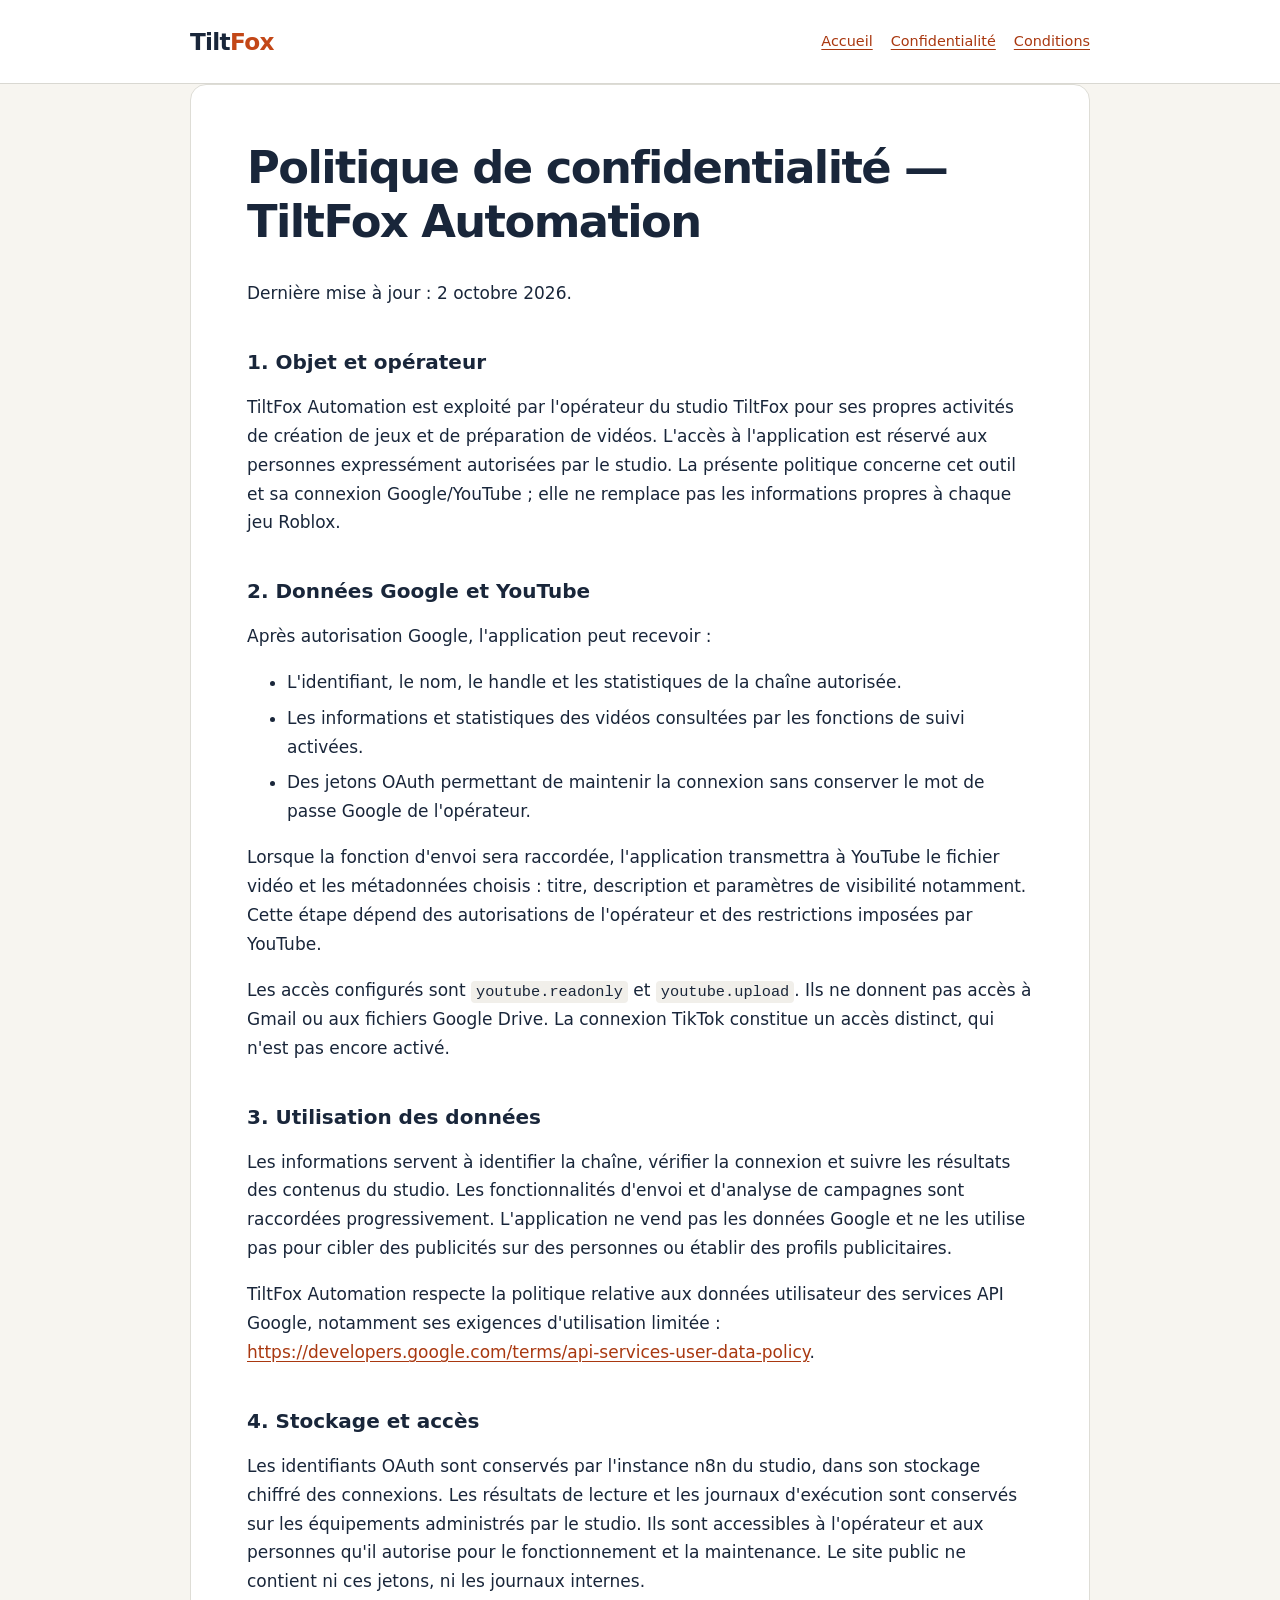
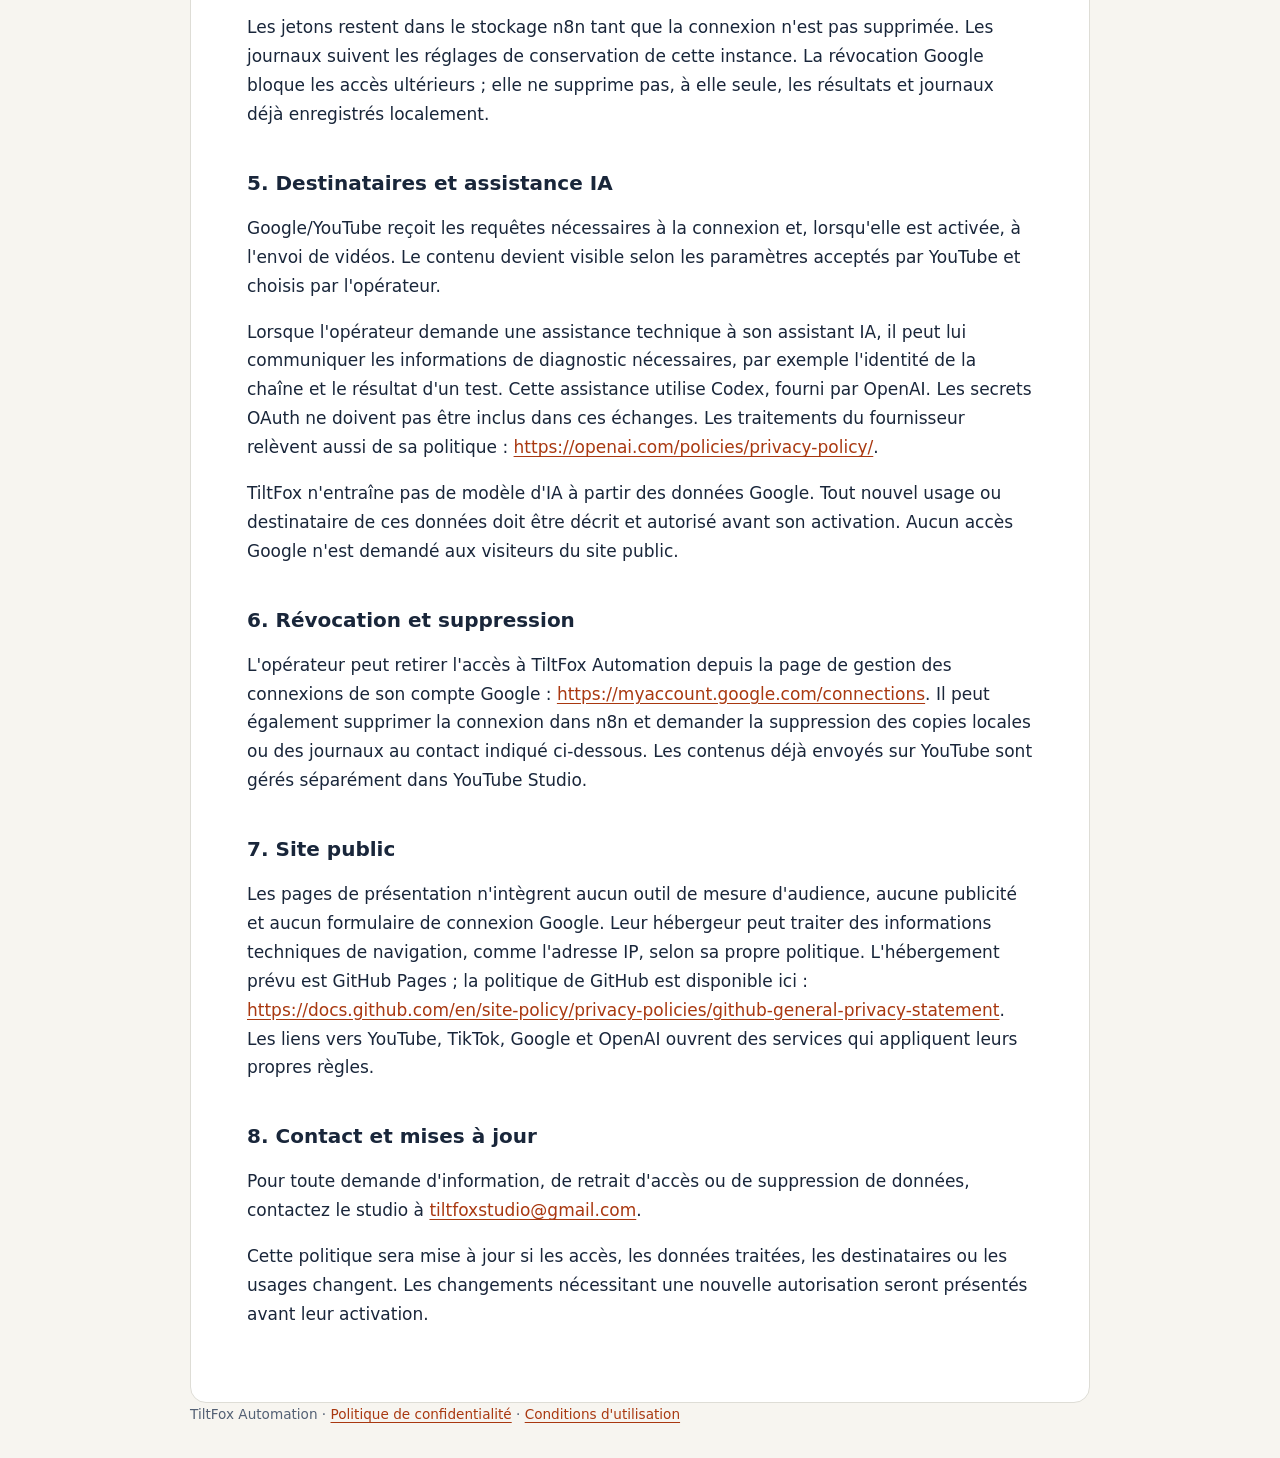
==== privacy.html @ 8074d0f7 "Publish TiltFox Automation homepage and privacy information" ====
<!doctype html>
<html lang="fr"><head><meta charset="utf-8"><meta name="viewport" content="width=device-width, initial-scale=1">
<title>Politique de confidentialité — TiltFox Automation</title><meta name="description" content="TiltFox Automation : présentation du studio, connexion YouTube et utilisation des données.">
<link rel="stylesheet" href="style.css"></head><body>
<header><div class="wrap"><a class="brand" href="index.html">Tilt<span>Fox</span></a><nav aria-label="Navigation principale"><a href="index.html">Accueil</a><a href="privacy.html">Confidentialité</a><a href="terms.html">Conditions</a></nav></div></header>
<main class="wrap">
<h1>Politique de confidentialité — TiltFox Automation</h1>
<p>Dernière mise à jour : 2 octobre 2026.</p>
<h2>1. Objet et opérateur</h2>
<p>TiltFox Automation est exploité par l&#x27;opérateur du studio TiltFox pour ses propres activités de création de jeux et de préparation de vidéos. L&#x27;accès à l&#x27;application est réservé aux personnes expressément autorisées par le studio. La présente politique concerne cet outil et sa connexion Google/YouTube ; elle ne remplace pas les informations propres à chaque jeu Roblox.</p>
<h2>2. Données Google et YouTube</h2>
<p>Après autorisation Google, l&#x27;application peut recevoir :</p>
<ul><li>L&#x27;identifiant, le nom, le handle et les statistiques de la chaîne autorisée.</li><li>Les informations et statistiques des vidéos consultées par les fonctions de suivi activées.</li><li>Des jetons OAuth permettant de maintenir la connexion sans conserver le mot de passe Google de l&#x27;opérateur.</li></ul>
<p>Lorsque la fonction d&#x27;envoi sera raccordée, l&#x27;application transmettra à YouTube le fichier vidéo et les métadonnées choisis : titre, description et paramètres de visibilité notamment. Cette étape dépend des autorisations de l&#x27;opérateur et des restrictions imposées par YouTube.</p>
<p>Les accès configurés sont <code>youtube.readonly</code> et <code>youtube.upload</code>. Ils ne donnent pas accès à Gmail ou aux fichiers Google Drive. La connexion TikTok constitue un accès distinct, qui n&#x27;est pas encore activé.</p>
<h2>3. Utilisation des données</h2>
<p>Les informations servent à identifier la chaîne, vérifier la connexion et suivre les résultats des contenus du studio. Les fonctionnalités d&#x27;envoi et d&#x27;analyse de campagnes sont raccordées progressivement. L&#x27;application ne vend pas les données Google et ne les utilise pas pour cibler des publicités sur des personnes ou établir des profils publicitaires.</p>
<p>TiltFox Automation respecte la politique relative aux données utilisateur des services API Google, notamment ses exigences d&#x27;utilisation limitée : <a href="https://developers.google.com/terms/api-services-user-data-policy">https://developers.google.com/terms/api-services-user-data-policy</a>.</p>
<h2>4. Stockage et accès</h2>
<p>Les identifiants OAuth sont conservés par l&#x27;instance n8n du studio, dans son stockage chiffré des connexions. Les résultats de lecture et les journaux d&#x27;exécution sont conservés sur les équipements administrés par le studio. Ils sont accessibles à l&#x27;opérateur et aux personnes qu&#x27;il autorise pour le fonctionnement et la maintenance. Le site public ne contient ni ces jetons, ni les journaux internes.</p>
<p>Les jetons restent dans le stockage n8n tant que la connexion n&#x27;est pas supprimée. Les journaux suivent les réglages de conservation de cette instance. La révocation Google bloque les accès ultérieurs ; elle ne supprime pas, à elle seule, les résultats et journaux déjà enregistrés localement.</p>
<h2>5. Destinataires et assistance IA</h2>
<p>Google/YouTube reçoit les requêtes nécessaires à la connexion et, lorsqu&#x27;elle est activée, à l&#x27;envoi de vidéos. Le contenu devient visible selon les paramètres acceptés par YouTube et choisis par l&#x27;opérateur.</p>
<p>Lorsque l&#x27;opérateur demande une assistance technique à son assistant IA, il peut lui communiquer les informations de diagnostic nécessaires, par exemple l&#x27;identité de la chaîne et le résultat d&#x27;un test. Cette assistance utilise Codex, fourni par OpenAI. Les secrets OAuth ne doivent pas être inclus dans ces échanges. Les traitements du fournisseur relèvent aussi de sa politique : <a href="https://openai.com/policies/privacy-policy/">https://openai.com/policies/privacy-policy/</a>.</p>
<p>TiltFox n&#x27;entraîne pas de modèle d&#x27;IA à partir des données Google. Tout nouvel usage ou destinataire de ces données doit être décrit et autorisé avant son activation. Aucun accès Google n&#x27;est demandé aux visiteurs du site public.</p>
<h2>6. Révocation et suppression</h2>
<p>L&#x27;opérateur peut retirer l&#x27;accès à TiltFox Automation depuis la page de gestion des connexions de son compte Google : <a href="https://myaccount.google.com/connections">https://myaccount.google.com/connections</a>. Il peut également supprimer la connexion dans n8n et demander la suppression des copies locales ou des journaux au contact indiqué ci-dessous. Les contenus déjà envoyés sur YouTube sont gérés séparément dans YouTube Studio.</p>
<h2>7. Site public</h2>
<p>Les pages de présentation n&#x27;intègrent aucun outil de mesure d&#x27;audience, aucune publicité et aucun formulaire de connexion Google. Leur hébergeur peut traiter des informations techniques de navigation, comme l&#x27;adresse IP, selon sa propre politique. L&#x27;hébergement prévu est GitHub Pages ; la politique de GitHub est disponible ici : <a href="https://docs.github.com/en/site-policy/privacy-policies/github-general-privacy-statement">https://docs.github.com/en/site-policy/privacy-policies/github-general-privacy-statement</a>. Les liens vers YouTube, TikTok, Google et OpenAI ouvrent des services qui appliquent leurs propres règles.</p>
<h2>8. Contact et mises à jour</h2>
<p>Pour toute demande d&#x27;information, de retrait d&#x27;accès ou de suppression de données, contactez le studio à <a href="mailto:tiltfoxstudio@gmail.com">tiltfoxstudio@gmail.com</a>.</p>
<p>Cette politique sera mise à jour si les accès, les données traitées, les destinataires ou les usages changent. Les changements nécessitant une nouvelle autorisation seront présentés avant leur activation.</p></main><footer class="wrap">TiltFox Automation · <a href="privacy.html">Politique de confidentialité</a> · <a href="terms.html">Conditions d'utilisation</a></footer>
</body></html>
---- style.css ----
:root { color-scheme: light; --ink: #19263a; --accent: #c34717; }
* { box-sizing: border-box; }
body { margin: 0; color: var(--ink); background: #f7f5f0; font: 17px/1.7 system-ui, sans-serif; }
a { color: #a93810; text-underline-offset: .2em; overflow-wrap: anywhere; }
a:hover { color: #692307; }
a:focus-visible { outline: 3px solid var(--accent); outline-offset: 4px; }
.wrap { width: min(900px, calc(100% - 40px)); margin: auto; }
header { border-bottom: 1px solid #d9d8d2; background: white; }
header .wrap { display: flex; align-items: center; justify-content: space-between; gap: 20px; padding-block: 22px; flex-wrap: wrap; }
.brand { color: var(--ink); font-weight: 800; letter-spacing: -.03em; text-decoration: none; font-size: 1.45rem; }
.brand span { color: var(--accent); }
nav { display: flex; flex-wrap: wrap; gap: 18px; font-size: .9rem; }
main { margin-block: 40px; padding: clamp(24px, 5vw, 56px); background: white; border: 1px solid #deddd6; border-radius: 16px; }
h1 { font-size: clamp(1.8rem, 5vw, 2.8rem); line-height: 1.2; letter-spacing: -.035em; margin-top: 0; }
h2 { margin-top: 2em; font-size: 1.25rem; line-height: 1.4; }
p, ul { margin-block: 1em; }
li { margin-block: .4em; }
code { font-size: .9em; background: #f1efea; padding: 2px 5px; border-radius: 4px; }
.draft { border: 1px solid #edc47e; background: #fff5df; border-radius: 8px; padding: 14px 18px; margin-bottom: 30px; font-size: .9rem; }
footer { padding-bottom: 32px; color: #536074; font-size: .85rem; }
@media (max-width: 500px) { .wrap { width: calc(100% - 24px); } main { margin-block: 20px; } }
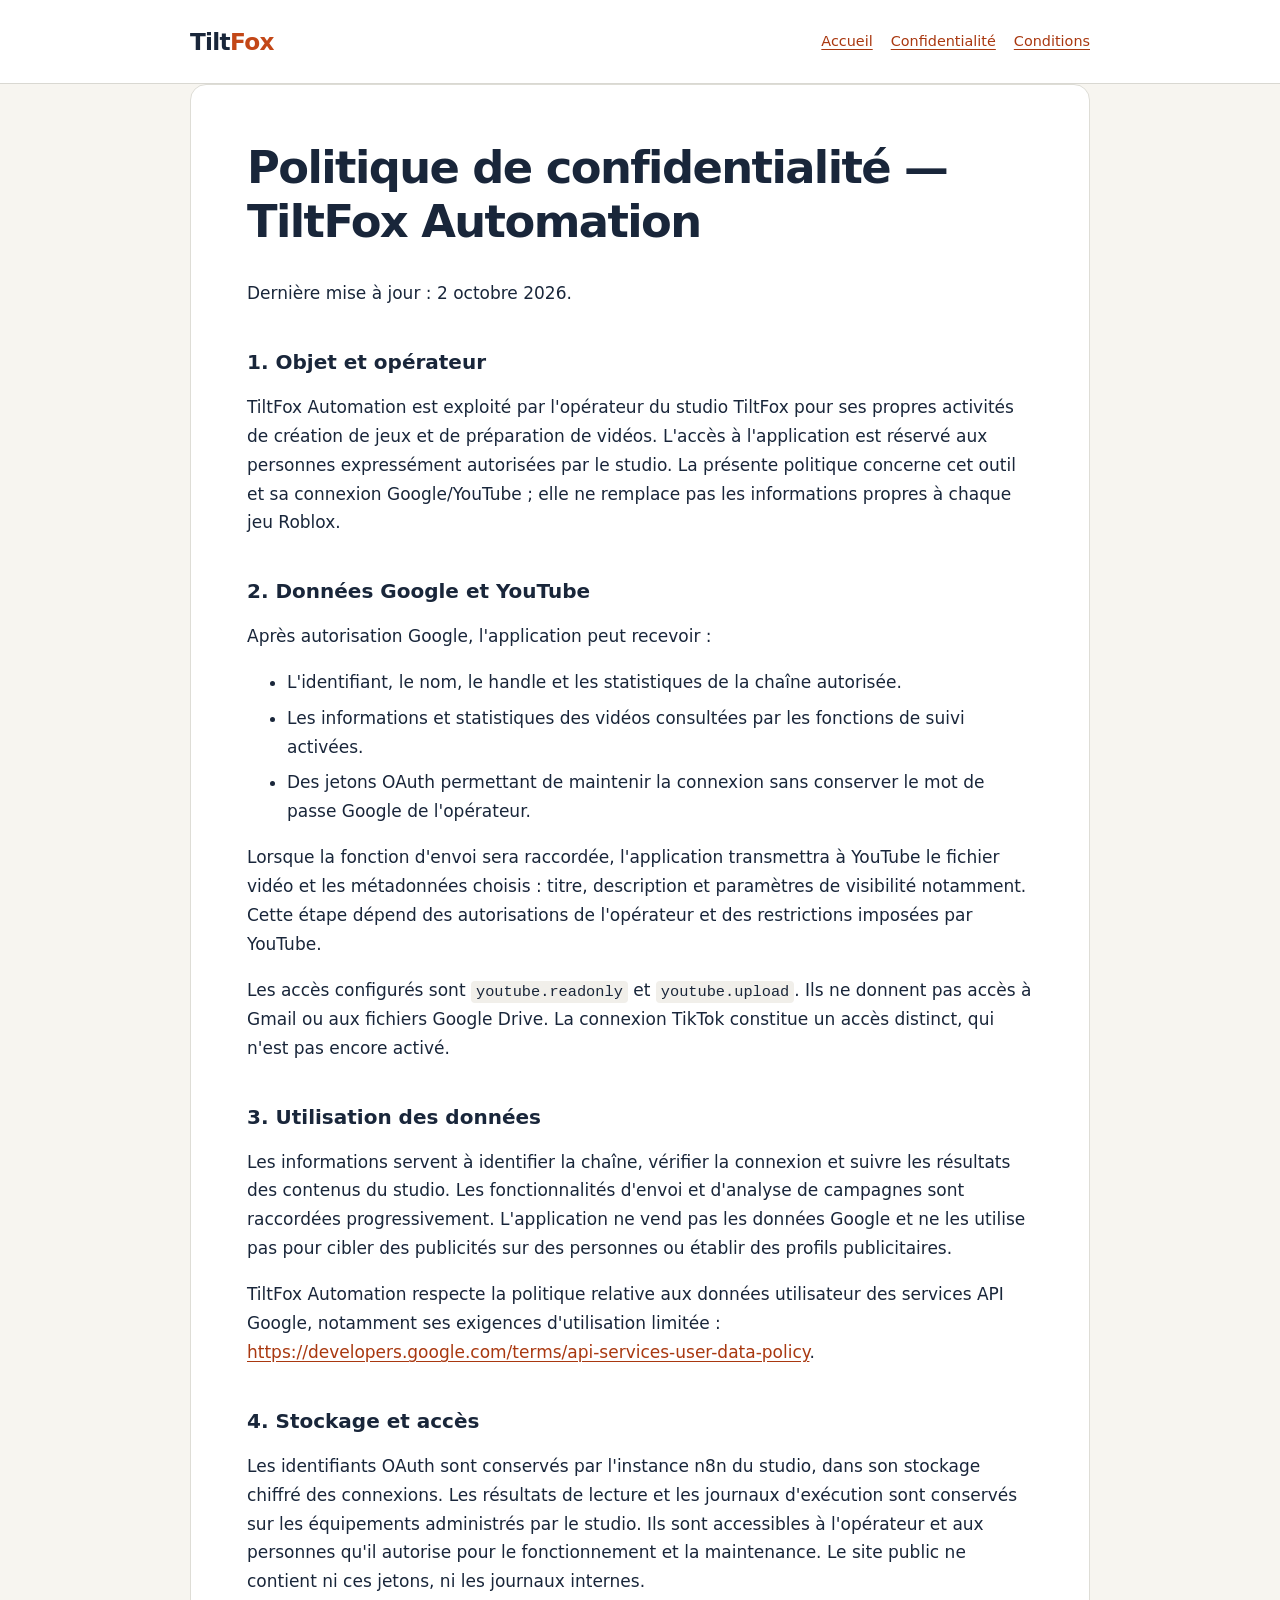
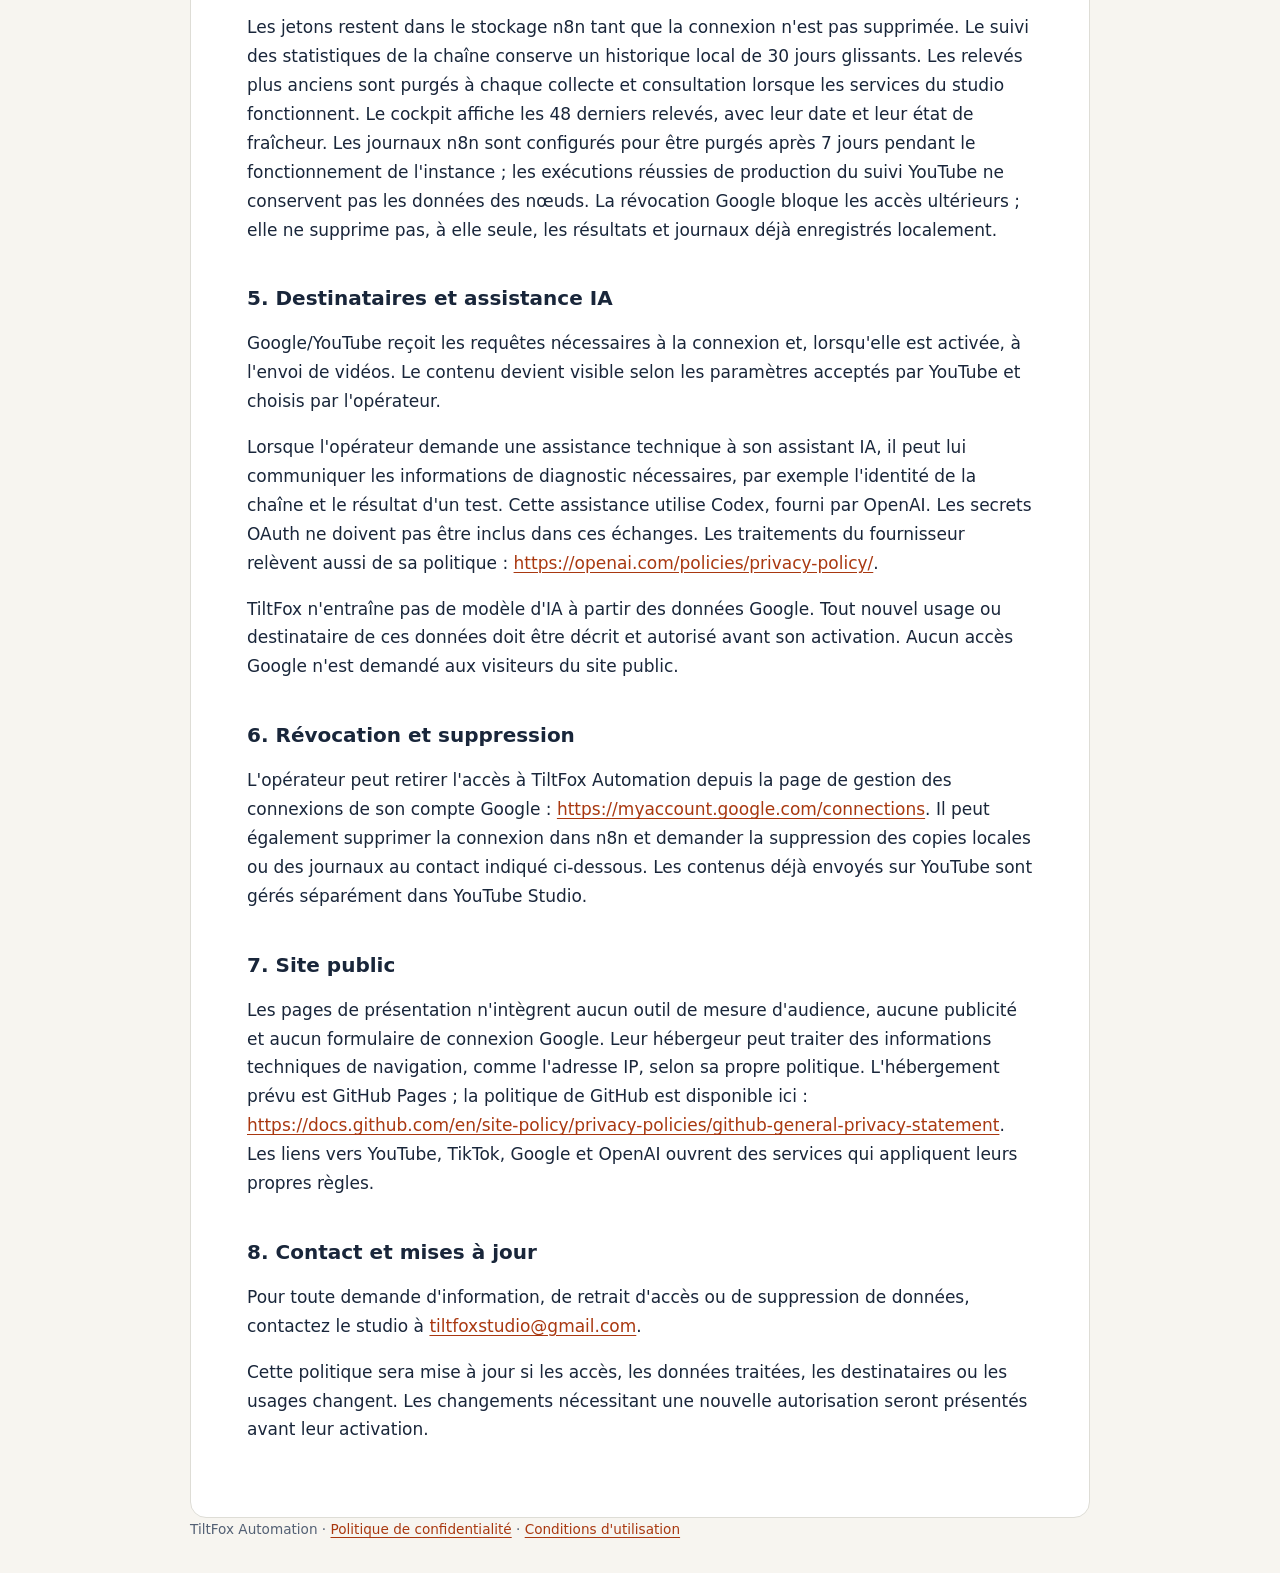
==== commit 16531d2d: "Describe YouTube monitoring retention" ====
--- a/privacy.html
+++ b/privacy.html
@@ -18,7 +18,7 @@
 <p>TiltFox Automation respecte la politique relative aux données utilisateur des services API Google, notamment ses exigences d&#x27;utilisation limitée : <a href="https://developers.google.com/terms/api-services-user-data-policy">https://developers.google.com/terms/api-services-user-data-policy</a>.</p>
 <h2>4. Stockage et accès</h2>
 <p>Les identifiants OAuth sont conservés par l&#x27;instance n8n du studio, dans son stockage chiffré des connexions. Les résultats de lecture et les journaux d&#x27;exécution sont conservés sur les équipements administrés par le studio. Ils sont accessibles à l&#x27;opérateur et aux personnes qu&#x27;il autorise pour le fonctionnement et la maintenance. Le site public ne contient ni ces jetons, ni les journaux internes.</p>
-<p>Les jetons restent dans le stockage n8n tant que la connexion n&#x27;est pas supprimée. Les journaux suivent les réglages de conservation de cette instance. La révocation Google bloque les accès ultérieurs ; elle ne supprime pas, à elle seule, les résultats et journaux déjà enregistrés localement.</p>
+<p>Les jetons restent dans le stockage n8n tant que la connexion n&#x27;est pas supprimée. Le suivi des statistiques de la chaîne conserve un historique local de 30 jours glissants. Les relevés plus anciens sont purgés à chaque collecte et consultation lorsque les services du studio fonctionnent. Le cockpit affiche les 48 derniers relevés, avec leur date et leur état de fraîcheur. Les journaux n8n sont configurés pour être purgés après 7 jours pendant le fonctionnement de l&#x27;instance ; les exécutions réussies de production du suivi YouTube ne conservent pas les données des nœuds. La révocation Google bloque les accès ultérieurs ; elle ne supprime pas, à elle seule, les résultats et journaux déjà enregistrés localement.</p>
 <h2>5. Destinataires et assistance IA</h2>
 <p>Google/YouTube reçoit les requêtes nécessaires à la connexion et, lorsqu&#x27;elle est activée, à l&#x27;envoi de vidéos. Le contenu devient visible selon les paramètres acceptés par YouTube et choisis par l&#x27;opérateur.</p>
 <p>Lorsque l&#x27;opérateur demande une assistance technique à son assistant IA, il peut lui communiquer les informations de diagnostic nécessaires, par exemple l&#x27;identité de la chaîne et le résultat d&#x27;un test. Cette assistance utilise Codex, fourni par OpenAI. Les secrets OAuth ne doivent pas être inclus dans ces échanges. Les traitements du fournisseur relèvent aussi de sa politique : <a href="https://openai.com/policies/privacy-policy/">https://openai.com/policies/privacy-policy/</a>.</p>
